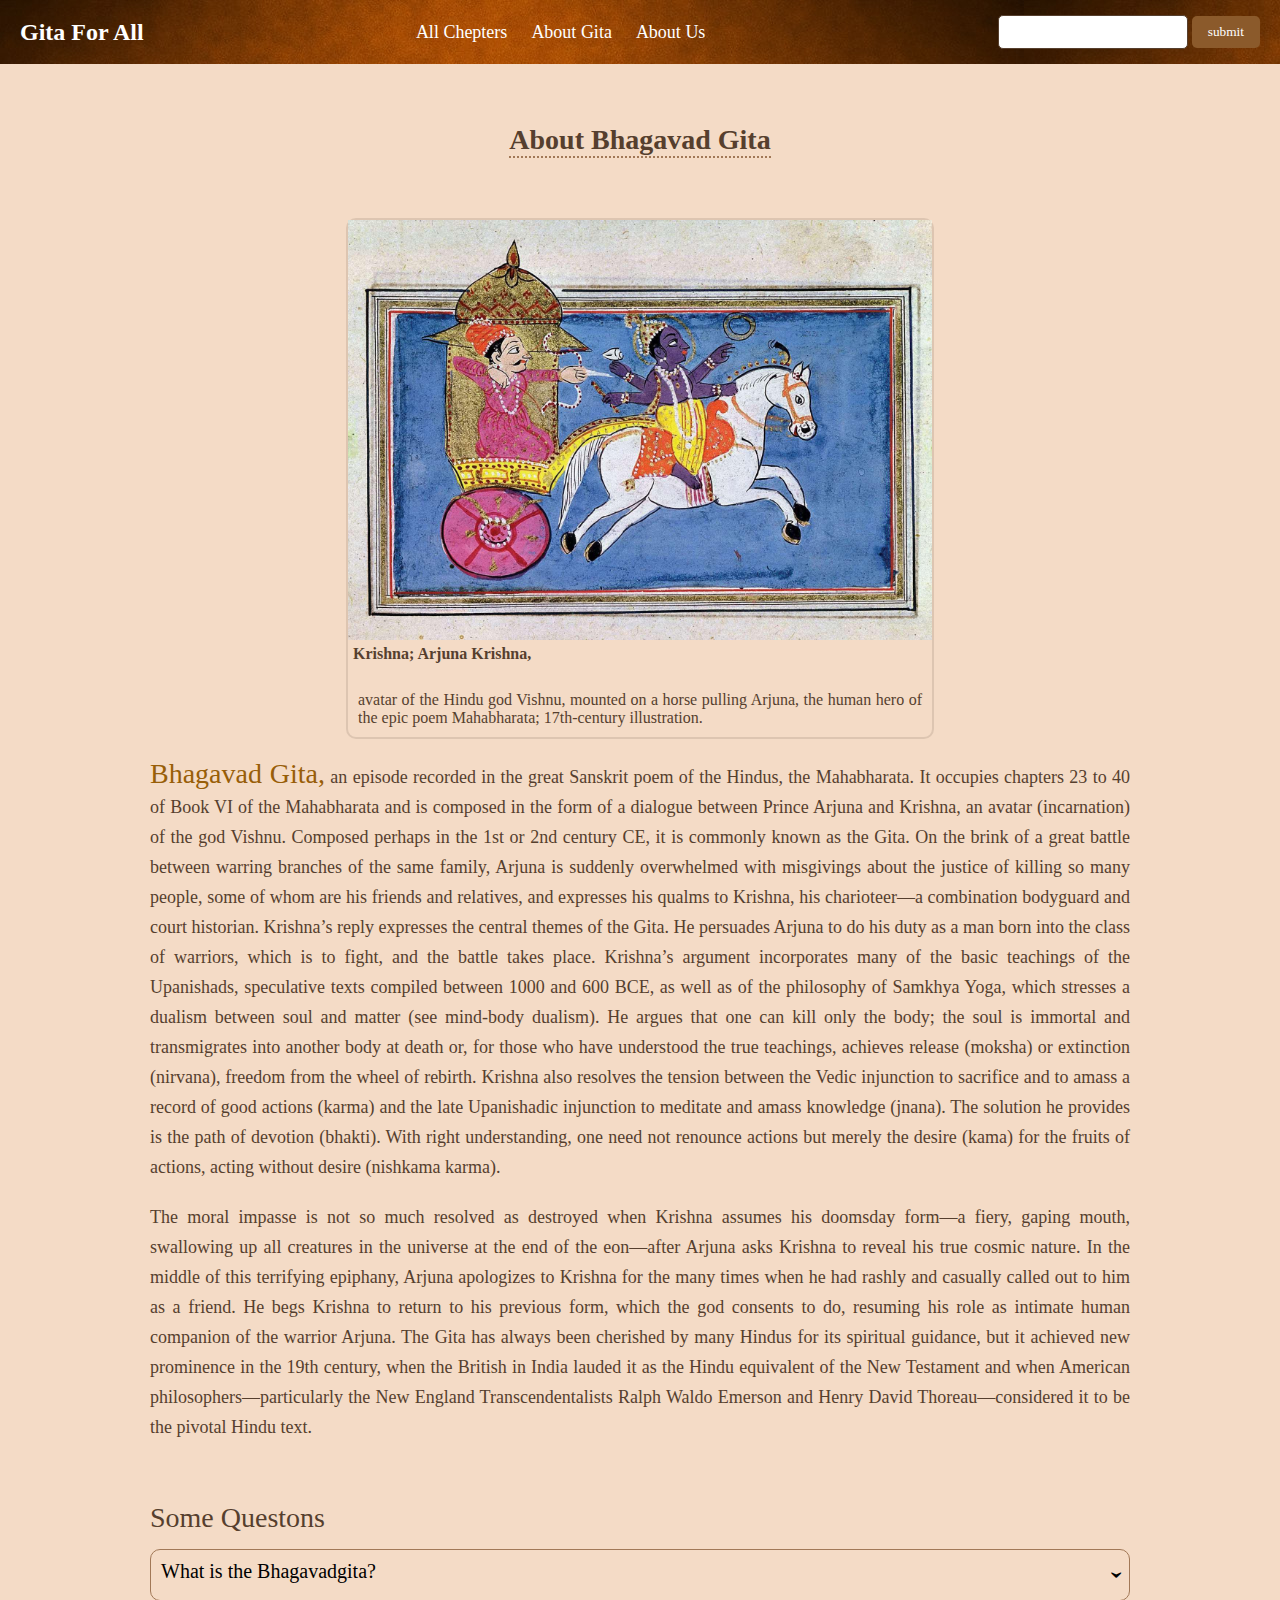
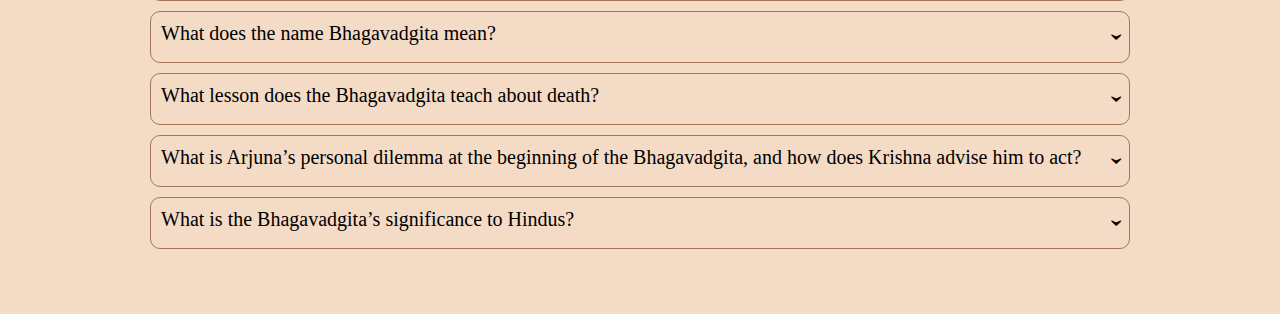
==== about.html @ 7754fa31 "Add files via upload" ====
<!DOCTYPE html>
<html lang="en">
  <head>
    <meta charset="UTF-8" />
    <meta name="viewport" content="width=device-width, initial-scale=1.0" />
    <link rel="stylesheet" href="style.css" />
    <link rel="stylesheet" href="style3.css" />

    <title>Gita for all</title>
  </head>
  <body>
    <div class="sticky">
      <div class="navbar">
        <a href="index.html" class="logo"> Gita For All </a>
        <div>
          <a href="#" class="abc">All Chepters</a>
          <a href="about.html" class="abc">About Gita</a>
          <a href="#" class="abc">About Us</a>
        </div>
        <div>
          <input type="text" />
          <button id="value" value="1" class="btn">submit</button>
        </div>
      </div>
    </div>
    <div class="sup">
      <div class="f1script">
        <p class="heading">About Bhagavad Gita</p>
        <div class="img">
          <img
            src="kr.jpg"
            alt="krishna"
            style="width: 100%; height: 80%"
            class="imgkr"
          />
          <figcaption>
            <h4 class="a">Krishna; Arjuna Krishna,</h4>
            <br /><span>
              <p class="nd2">
                avatar of the Hindu god Vishnu, mounted on a horse pulling
                Arjuna, the human hero of the epic poem Mahabharata;
                17th-century illustration.
              </p></span
            >
          </figcaption>
        </div>
        <article>
          <p class="st">
            <span class="size"> Bhagavad Gita,</span> an episode recorded in the
            great Sanskrit poem of the Hindus, the Mahabharata. It occupies
            chapters 23 to 40 of Book VI of the Mahabharata and is composed in
            the form of a dialogue between Prince Arjuna and Krishna, an avatar
            (incarnation) of the god Vishnu. Composed perhaps in the 1st or 2nd
            century CE, it is commonly known as the Gita. On the brink of a
            great battle between warring branches of the same family, Arjuna is
            suddenly overwhelmed with misgivings about the justice of killing so
            many people, some of whom are his friends and relatives, and
            expresses his qualms to Krishna, his charioteer—a combination
            bodyguard and court historian. Krishna’s reply expresses the central
            themes of the Gita. He persuades Arjuna to do his duty as a man born
            into the class of warriors, which is to fight, and the battle takes
            place. Krishna’s argument incorporates many of the basic teachings
            of the Upanishads, speculative texts compiled between 1000 and 600
            BCE, as well as of the philosophy of Samkhya Yoga, which stresses a
            dualism between soul and matter (see mind-body dualism). He argues
            that one can kill only the body; the soul is immortal and
            transmigrates into another body at death or, for those who have
            understood the true teachings, achieves release (moksha) or
            extinction (nirvana), freedom from the wheel of rebirth. Krishna
            also resolves the tension between the Vedic injunction to sacrifice
            and to amass a record of good actions (karma) and the late
            Upanishadic injunction to meditate and amass knowledge (jnana). The
            solution he provides is the path of devotion (bhakti). With right
            understanding, one need not renounce actions but merely the desire
            (kama) for the fruits of actions, acting without desire (nishkama
            karma).
          </p>
        </article>
        <p class="st">
          The moral impasse is not so much resolved as destroyed when Krishna
          assumes his doomsday form—a fiery, gaping mouth, swallowing up all
          creatures in the universe at the end of the eon—after Arjuna asks
          Krishna to reveal his true cosmic nature. In the middle of this
          terrifying epiphany, Arjuna apologizes to Krishna for the many times
          when he had rashly and casually called out to him as a friend. He begs
          Krishna to return to his previous form, which the god consents to do,
          resuming his role as intimate human companion of the warrior Arjuna.
          The Gita has always been cherished by many Hindus for its spiritual
          guidance, but it achieved new prominence in the 19th century, when the
          British in India lauded it as the Hindu equivalent of the New
          Testament and when American philosophers—particularly the New England
          Transcendentalists Ralph Waldo Emerson and Henry David
          Thoreau—considered it to be the pivotal Hindu text.
        </p>
        <div class="cont">
          <div class="he"><p>Some Questons</p></div>
          <button class="exp">What is the Bhagavadgita?</button>
          <div class="qn">
            <p>
              The Bhagavadgita is an episode recorded in the Mahabharata, a
              Sanskrit epic poem of ancient India. It is an influential
              religious text in Hinduism that takes the form of a dialogue
              between Prince Arjuna and Krishna, an avatar of the Hindu deity
              Vishnu. It was likely composed in the 1st or 2nd century CE. It is
              commonly referred to as the Gita.
            </p>
          </div>

          <button class="exp">What does the name Bhagavadgita mean?</button>
          <div class="qn">
            <p>
              The name Bhagavadgita comes from the Sanskrit for “Song of God.”
            </p>
          </div>
          <button class="exp">
            What lesson does the Bhagavadgita teach about death?
          </button>
          <div class="qn">
            <p>
              In the Bhagavadgita, Krishna teaches that one can kill only the
              body; the soul is immortal. At death, the soul is reborn in
              another body, or, for those who have fully grasped the true
              teachings, it achieves release (moksha) or extinction
              (nirvana)—that is, freedom from the wheel of rebirth.
            </p>
          </div>
          <button class="exp">
            What is Arjuna’s personal dilemma at the beginning of the
            Bhagavadgita, and how does Krishna advise him to act?
          </button>
          <div class="qn">
            <p>
              On the brink of a great battle, Arjuna is overwhelmed with
              misgivings and expresses his qualms to Krishna, his charioteer—a
              combination bodyguard and court historian. Krishna persuades
              Arjuna to do his duty as a man born into the class of warriors,
              which is to fight. Arjuna’s dilemma thus draws a response from
              Krishna that expands to become an expression of the central themes
              of the Bhagavadgita.
            </p>
          </div>
          <button class="exp">
            What is the Bhagavadgita’s significance to Hindus?
          </button>
          <div class="qn">
            <p>
              The Bhagavadgita has always been cherished by many Hindus for its
              spiritual guidance.
            </p>
          </div>
        </div>
      </div>
    </div>
    <script src="script.js"></script>
    <script src="script1.js"></script>
    <script>
      var coll = document.getElementsByClassName("exp");
      var i;

      for (i = 0; i < coll.length; i++) {
        coll[i].addEventListener("click", function () {
          this.classList.toggle("active");
          var content = this.nextElementSibling;
          if (content.style.maxHeight) {
            content.style.maxHeight = null;
          } else {
            content.style.maxHeight = content.scrollHeight + "px";
          }
        });
      }
    </script>
  </body>
</html>
---- style.css ----
* {
  margin: 0;
  padding: 0;
  box-sizing: border-box;
  font-family: Cambria, Cochin, Georgia, Times, "Times New Roman", serif;
}

body {
  /* background-color: #f6eee7; */
  background-color: #f4dbc6;
  color: #563f2e;
}

.sticky {
  position: sticky;
  top: 0;
  z-index: 1;
}
.navbar {
  background: url("nav.jpg");
  color: #fff;
  padding: 15px 20px;

  display: flex;
  justify-content: space-between;
  align-items: center;
}

.logo {
  text-decoration: none;
  color: #fff;
  font-weight: bold;
  font-size: 24px;
}

.nav-links {
  display: flex;
}

.abc {
  margin-right: 20px;
  color: #fff;
  text-decoration: none;
  font-size: 18px;
}
.abc1 {
  color: #fff;
  text-decoration: none;
  font-size: 15px;
}

.displaypic {
  position: relative;
  display: flex;
  flex-wrap: wrap;
  justify-content: center;
  align-items: center;
  width: 100%;
  padding: 20px 0 20px 0;
  height: auto;
}

.img-top {
  border-radius: 20px;
  opacity: 0.8;
}
.text {
  color: white;
  font-size: 80px;
  padding: 16px 32px;
}
.cover {
  position: absolute;
  opacity: 0.9;
}
.img-top:hover {
  opacity: 0.3;
  transition: 0.4s ease;
}

.main {
  display: flex;
  flex-wrap: wrap;
  justify-content: center;
  align-items: center;
  padding: 20px;
}

.chepters {
  /* background-color: #f4dbc6; Light brown */
  /* background-color: #f6eee7; */
  /* border: 2px solid #8b5a2b;  */
  background: url("book2.jpg");
  background-repeat: no-repeat;
  background-position: center;
  background-size: cover;
  border-radius: 10px;
  margin: 10px;
  padding: 20px;
  width: 45%;
  height: 250px;
  display: flex;
  flex-direction: column;
  gap: 10px;
  justify-content: right;
  font-size: 15px;
  font-weight: bold;
}

.sloka1 {
  display: -webkit-box;
  -webkit-box-orient: vertical;
  overflow: hidden;
  -webkit-line-clamp: 4;
  max-height: calc(1.2em * 4);
  text-overflow: ellipsis;
  white-space: normal;
}

input[type="text"] {
  padding: 8px 12px;
  border-radius: 5px;
  border: 1px solid #563f2e;
}

input[type="text"]::placeholder {
  color: #563f2e;
}

input[type="text"]:focus {
  outline: none;
  border-color: #8b5a2b;
}

input[type="text"]:focus::placeholder {
  color: transparent;
}

.btn {
  padding: 8px 16px;
  background-color: #8b5a2b;
  color: #fff;
  border: none;
  border-radius: 5px;
  align-items: center;
  cursor: pointer;
}

.btn:hover {
  background-color: #563f2e;
}

@media only screen and (max-width: 768px) {
  .navbar {
    padding: 10px 15px;
  }

  .logo {
    font-size: 20px;
  }

  .nav-links {
    display: none;
  }

  .abc {
    display: none;
  }

  /* .abc1 {
    display: none;
  } */

  .main {
    padding: 10px;
  }

  .chepters {
    width: 100%;
    padding: 10px;
    height: auto;
  }

  .sloka1 {
    -webkit-line-clamp: 2;
    max-height: calc(1.2em * 2);
  }

  .btn {
    padding: 6px 12px;
    font-size: 14px;
  }

  .btn-container {
    display: flex;
    justify-content: center;
    align-items: center;
  }
  .img-top {
    width: 90%;
    height: auto;
    object-fit: cover;
  }
}

@media only screen and (max-width: 480px) {
  .logo {
    font-size: 18px;
  }

  .text {
    font-size: 40px;
    padding: 8px 16px;
  }

  .chepters {
    padding: 10px;
    font-size: 12px;
  }

  input[type="text"] {
    padding: 6px 10px;
  }

  .btn {
    padding: 6px 12px;
    font-size: 14px;
  }
  /* button {
    padding: 4px 8px;
    font-size: 12px;
  } */
}
---- style3.css ----
.f1script {
  display: flex;
  flex-direction: column;
  width: 85%;
  justify-content: center;
  align-items: center;
  gap: 20px;
  text-align: justify;
  padding: 20px 20px;
  background-repeat: no-repeat;
  background-position: center;
  background-size: cover;
}

.sup {
  display: flex;
  justify-content: center;
  align-items: center !important;
  padding: 40px 40px;
}

.img {
  display: flex;
  flex-direction: column;
  justify-content: center;
  align-items: center;
  width: 60%;
  /* max-width: 700px; */
  gap: 5px;
  border-radius: 10px;
  border: 2px solid #ddc5b1;
}

.nd2 {
  padding: 10px 10px;
}

.a {
  padding-left: 5px;
}

.size {
  font-size: 28px;
  color: rgb(152, 94, 8);
}

.st {
  font-size: 18px;
  line-height: 30px;
}

.exp {
  cursor: pointer;
  padding: 10px;
  width: auto;
  border: 1px solid #a17857;
  text-align: left;
  align-items: center;
  outline: none;
  font-size: 20px;
  background-color: transparent !important;
  border-radius: 10px;
}

.exp.active:after {
  content: "\2039";
  rotate: calc(90deg);
  transition: max-height 0.2s ease-out;
}

.exp:after {
  content: "\2039";
  rotate: calc(270deg);
  font-weight: bold;
  font-size: 26px;
  float: right;
  margin-left: 5px;
  text-align: center;
  align-items: center;
}

.qn {
  padding: 0 22px;
  max-height: 0;
  overflow: hidden;
  transition: max-height 0.2s ease-out;
}

.cont {
  display: flex;
  flex-direction: column;
  gap: 5px;
}

.he {
  margin-top: 40px;
  margin-bottom: 10px;
  font-size: 28px;
}

.heading {
  font-size: 28px;
  font-weight: bold;
  margin-bottom: 40px;
  border-bottom: 2px dotted #a17857;
}

/* Media Queries for Responsive Design */

@media only screen and (max-width: 1000px) {
  .sup {
    padding: 20px 20px;
  }
  .f1script {
    width: 100%;
    padding: 10px;
  }
  .img {
    width: 90%;
  }

  .size {
    font-size: 24px;
  }

  .st {
    font-size: 16px;
  }

  .exp {
    font-size: 16px;
  }
}

@media only screen and (max-width: 480px) {
  .exp {
    font-size: 14px;
  }
  .img {
    width: 100%;
  }
  .heading {
    font-size: 24px;
  }
  .he {
    font-size: 24px;
    margin-top: 20px;
  }
}
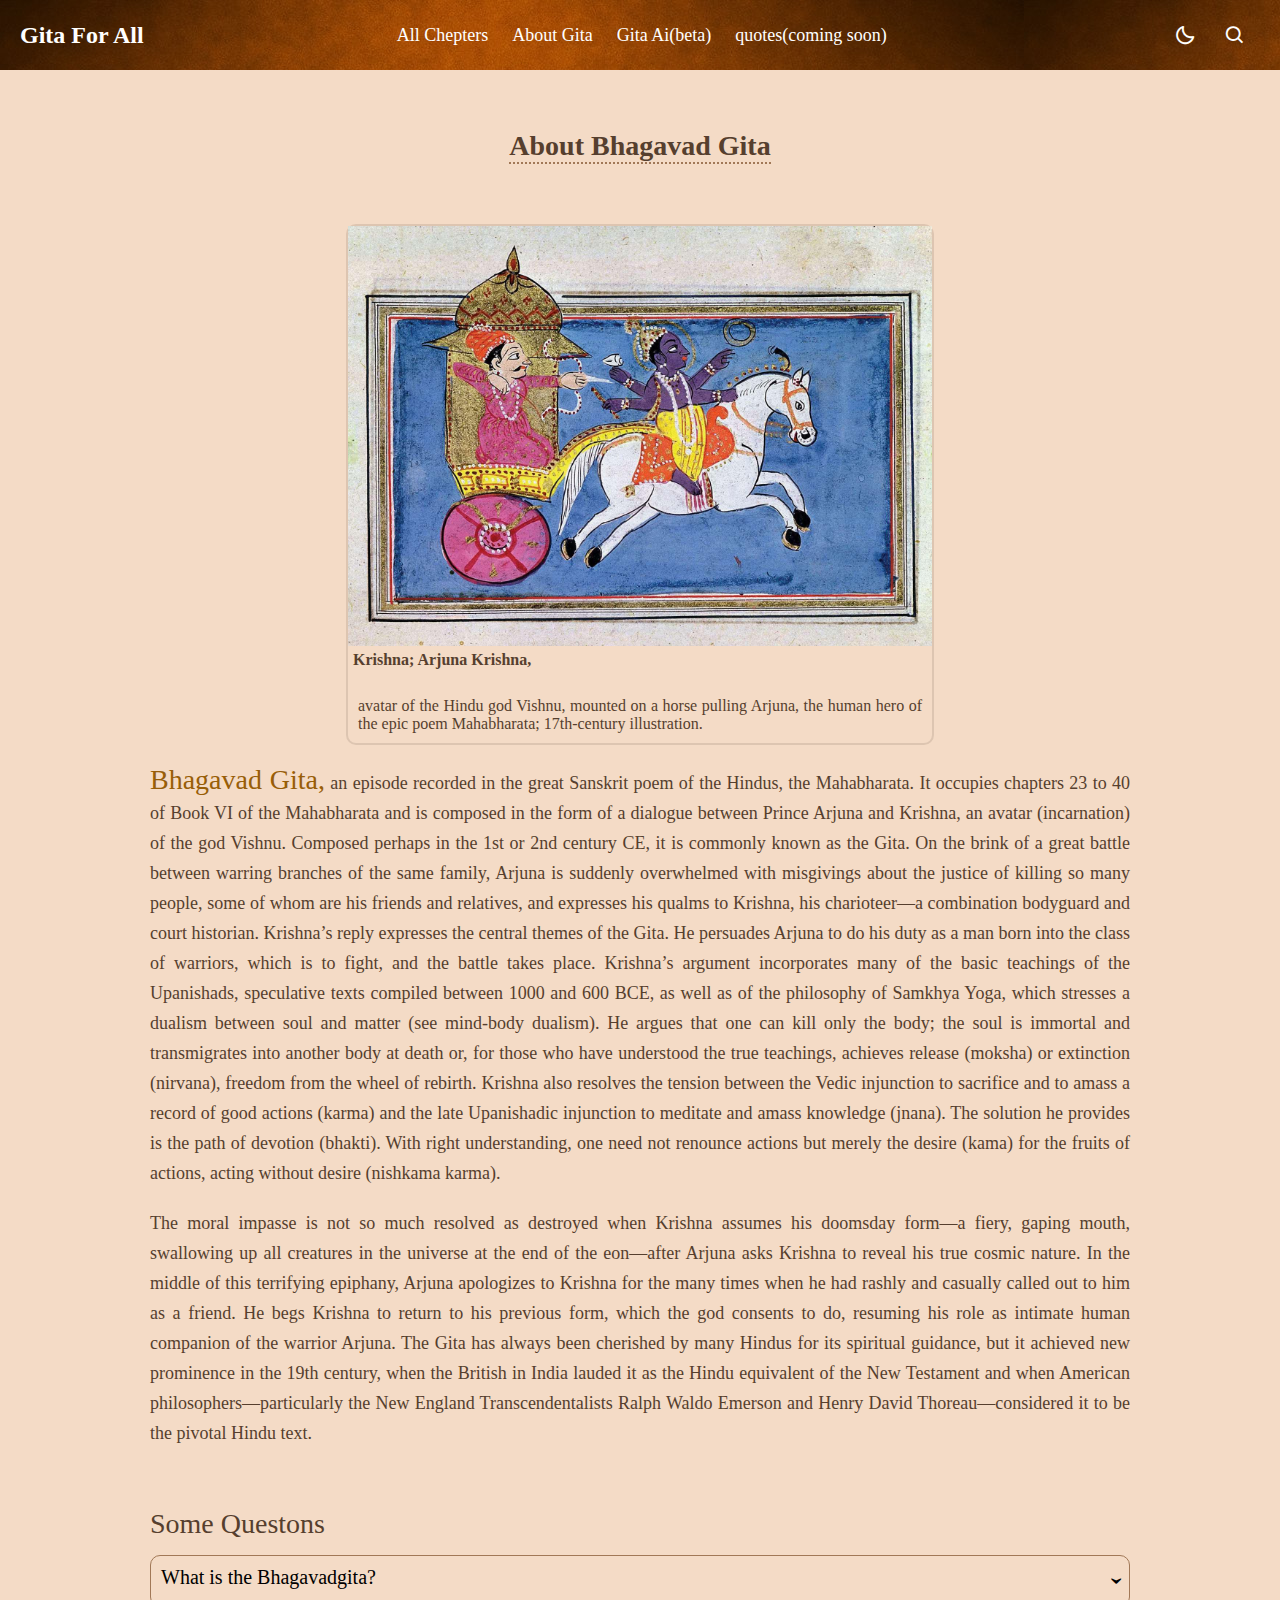
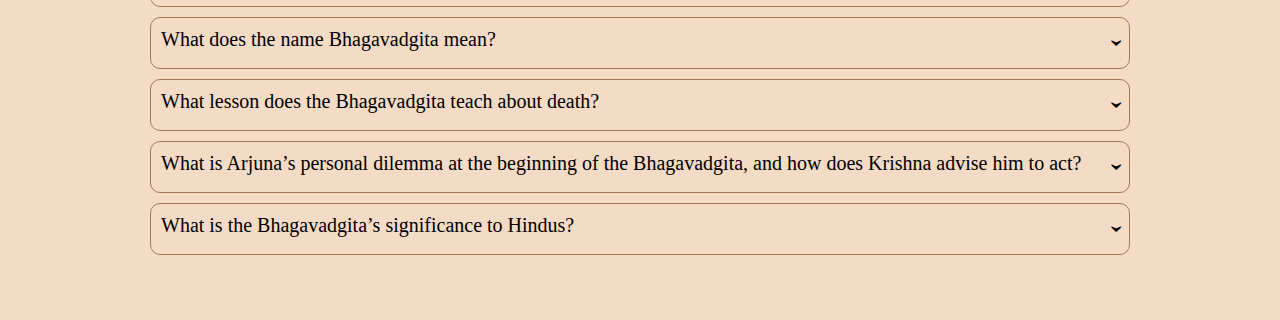
==== commit e00c731b: "Add files via upload" ====
--- a/about.html
+++ b/about.html
@@ -5,22 +5,60 @@
     <meta name="viewport" content="width=device-width, initial-scale=1.0" />
     <link rel="stylesheet" href="style.css" />
     <link rel="stylesheet" href="style3.css" />
+    <link
+      href="https://unpkg.com/boxicons@2.1.1/css/boxicons.min.css"
+      rel="stylesheet"
+    />
 
     <title>Gita for all</title>
   </head>
   <body>
     <div class="sticky">
       <div class="navbar">
+        <div id="mySidenav" class="sidenav">
+          <a href="javascript:void(0)" class="closebtn" onclick="closeNav()"
+            >&times;</a
+          >
+          <a href="index.html" class="logo1"> Gita For All </a>
+          <a href="main.html" class="abc">All Chepters</a>
+          <a href="about.html" class="abc">About Gita</a>
+          <a href="gitaai.html" class="abc">Gita Ai(beta)</a>
+          <a href="#" class="abc">quotes(coming soon)</a>
+        </div>
+        <span
+          style="font-size: 26px; cursor: pointer"
+          onclick="openNav()"
+          class="sbutton"
+          >&#9776;
+        </span>
         <a href="index.html" class="logo"> Gita For All </a>
         <div>
-          <a href="#" class="abc">All Chepters</a>
+          <a href="main.html" class="abc">All Chepters</a>
           <a href="about.html" class="abc">About Gita</a>
-          <a href="#" class="abc">About Us</a>
-        </div>
-        <div>
-          <input type="text" />
-          <button id="value" value="1" class="btn">submit</button>
-        </div>
+          <a href="gitaai.html" class="abc">Gita Ai(beta)</a>
+          <a href="#" class="abc">quotes(coming soon)</a>
+        </div>
+
+        <!-- d -->
+        <div class="darkLight-searchBox">
+          <div class="dark-light">
+            <i class="bx bx-moon moon"></i>
+            <i class="bx bx-sun sun"></i>
+          </div>
+
+          <div class="searchBox">
+            <div class="searchToggle">
+              <i class="bx bx-x cancel"></i>
+              <i class="bx bx-search search"></i>
+            </div>
+
+            <div class="search-field">
+              <input type="text" placeholder="Search..." />
+              <i class="bx bx-search"></i>
+            </div>
+          </div>
+        </div>
+        <!-- d -->
       </div>
     </div>
     <div class="sup">
@@ -151,6 +189,7 @@
         </div>
       </div>
     </div>
+    <script src="script3.js"></script>
     <script src="script.js"></script>
     <script src="script1.js"></script>
     <script>
--- a/style.css
+++ b/style.css
@@ -13,7 +13,7 @@
 
 .sticky {
   position: sticky;
-  top: 0;
+  top: 0px;
   z-index: 1;
 }
 .navbar {
@@ -23,6 +23,7 @@
 
   display: flex;
   justify-content: space-between;
+  /* gap: 20px; */
   align-items: center;
 }
 
@@ -117,7 +118,7 @@
   white-space: normal;
 }
 
-input[type="text"] {
+/* input[type="text"] {
   padding: 8px 12px;
   border-radius: 5px;
   border: 1px solid #563f2e;
@@ -134,8 +135,174 @@
 
 input[type="text"]:focus::placeholder {
   color: transparent;
-}
-
+} */
+
+.sbutton {
+  display: none;
+  position: relative;
+}
+
+.sidenav {
+  height: 100%;
+  width: 0;
+  position: fixed;
+  z-index: 2;
+  top: 0;
+  left: 0;
+  background: url("book2.jpg");
+  background-repeat: no-repeat;
+  background-position: center;
+  background-size: cover;
+
+  overflow-x: hidden;
+  transition: 0.5s;
+  padding-top: 60px;
+}
+
+.sidenav a {
+  padding: 8px 8px 8px 32px;
+  text-decoration: none;
+  font-size: 25px;
+  color: #563f2e;
+  display: block;
+  transition: 0.3s;
+}
+.sidenav .logo1 {
+  text-decoration: none;
+  /* color: #fff; */
+  font-weight: bold;
+  font-size: 24px;
+  margin-bottom: 40px;
+}
+
+.sidenav a:hover {
+  color: #f1f1f1;
+}
+
+.sidenav .closebtn {
+  position: absolute;
+  top: 0;
+  right: 25px;
+  font-size: 36px;
+  margin-left: 50px;
+}
+
+.darkLight-searchBox {
+  display: flex;
+  flex-direction: row;
+  align-items: center;
+}
+
+.darkLight-searchBox .dark-light,
+.darkLight-searchBox .searchToggle {
+  height: 40px;
+  width: 40px;
+  display: flex;
+  flex-direction: row;
+  align-items: center;
+  justify-content: center;
+  margin: 0 5px;
+}
+.dark-light i,
+.searchToggle i {
+  position: absolute;
+  /* color: var(--text-color); */
+  font-size: 22px;
+  cursor: pointer;
+  transition: all 0.3s ease;
+}
+
+.dark-light i.sun {
+  opacity: 0;
+  pointer-events: none;
+}
+
+.dark-light.active i.sun {
+  opacity: 1;
+  pointer-events: auto;
+}
+
+.dark-light.active i.moon {
+  opacity: 0;
+  pointer-events: none;
+}
+
+.searchToggle i.cancel {
+  opacity: 0;
+  pointer-events: none;
+}
+
+.searchToggle.active i.cancel {
+  opacity: 1;
+  pointer-events: auto;
+}
+
+.searchToggle.active i.search {
+  opacity: 0;
+  pointer-events: none;
+}
+
+.searchBox {
+  position: relative;
+}
+
+.searchBox .search-field {
+  position: absolute;
+  bottom: -85px;
+  right: 5px;
+  height: 50px;
+  width: 300px;
+  display: flex;
+  align-items: center;
+  background-color: #8b452b;
+  padding: 3px;
+  border-radius: 6px;
+  box-shadow: 0 5px 5px rgba(0, 0, 0, 0.1);
+  opacity: 0;
+  pointer-events: none;
+  transition: all 0.3s ease;
+}
+
+.searchToggle.active ~ .search-field {
+  bottom: -74px;
+  opacity: 1;
+  pointer-events: auto;
+}
+
+.search-field::before {
+  content: "";
+  position: absolute;
+  right: 14px;
+  top: -4px;
+  height: 12px;
+  width: 12px;
+  background-color: #915a26;
+  transform: rotate(-45deg);
+  z-index: -1;
+}
+
+.search-field input {
+  height: 100%;
+  width: 100%;
+  padding: 0 45px 0 15px;
+  outline: none;
+  border: none;
+  border-radius: 4px;
+  font-size: 14px;
+  font-weight: 400;
+  color: #8b5a2b;
+  background-color: bisque;
+}
+.search-field input ::placeholder {
+  color: #8b452b;
+}
+.search-field i {
+  position: absolute;
+  color: #8b452b;
+  right: 15px;
+  font-size: 22px;
+  cursor: pointer;
+}
 .btn {
   padding: 8px 16px;
   background-color: #8b5a2b;
@@ -201,6 +368,9 @@
     height: auto;
     object-fit: cover;
   }
+  .sbutton {
+    display: block !important;
+  }
 }
 
 @media only screen and (max-width: 480px) {
@@ -225,6 +395,12 @@
   .btn {
     padding: 6px 12px;
     font-size: 14px;
+  }
+  .sidenav {
+    padding-top: 15px;
+  }
+  .sidenav a {
+    font-size: 18px;
   }
   /* button {
     padding: 4px 8px;
--- a/style3.css
+++ b/style3.css
@@ -105,6 +105,20 @@
   border-bottom: 2px dotted #a17857;
 }
 
+/* another html property css */
+.ai {
+  display: flex;
+  justify-content: center;
+  align-items: center;
+}
+.res {
+  /* position: absolute; */
+  border: none !important;
+  width: 70%;
+  height: 700px;
+}
+/* upto */
+
 /* Media Queries for Responsive Design */
 
 @media only screen and (max-width: 1000px) {
@@ -146,4 +160,11 @@
     font-size: 24px;
     margin-top: 20px;
   }
+  .f1script {
+    padding: 8px;
+  }
+  .res {
+    width: 100%;
+    height: 740px;
+  }
 }
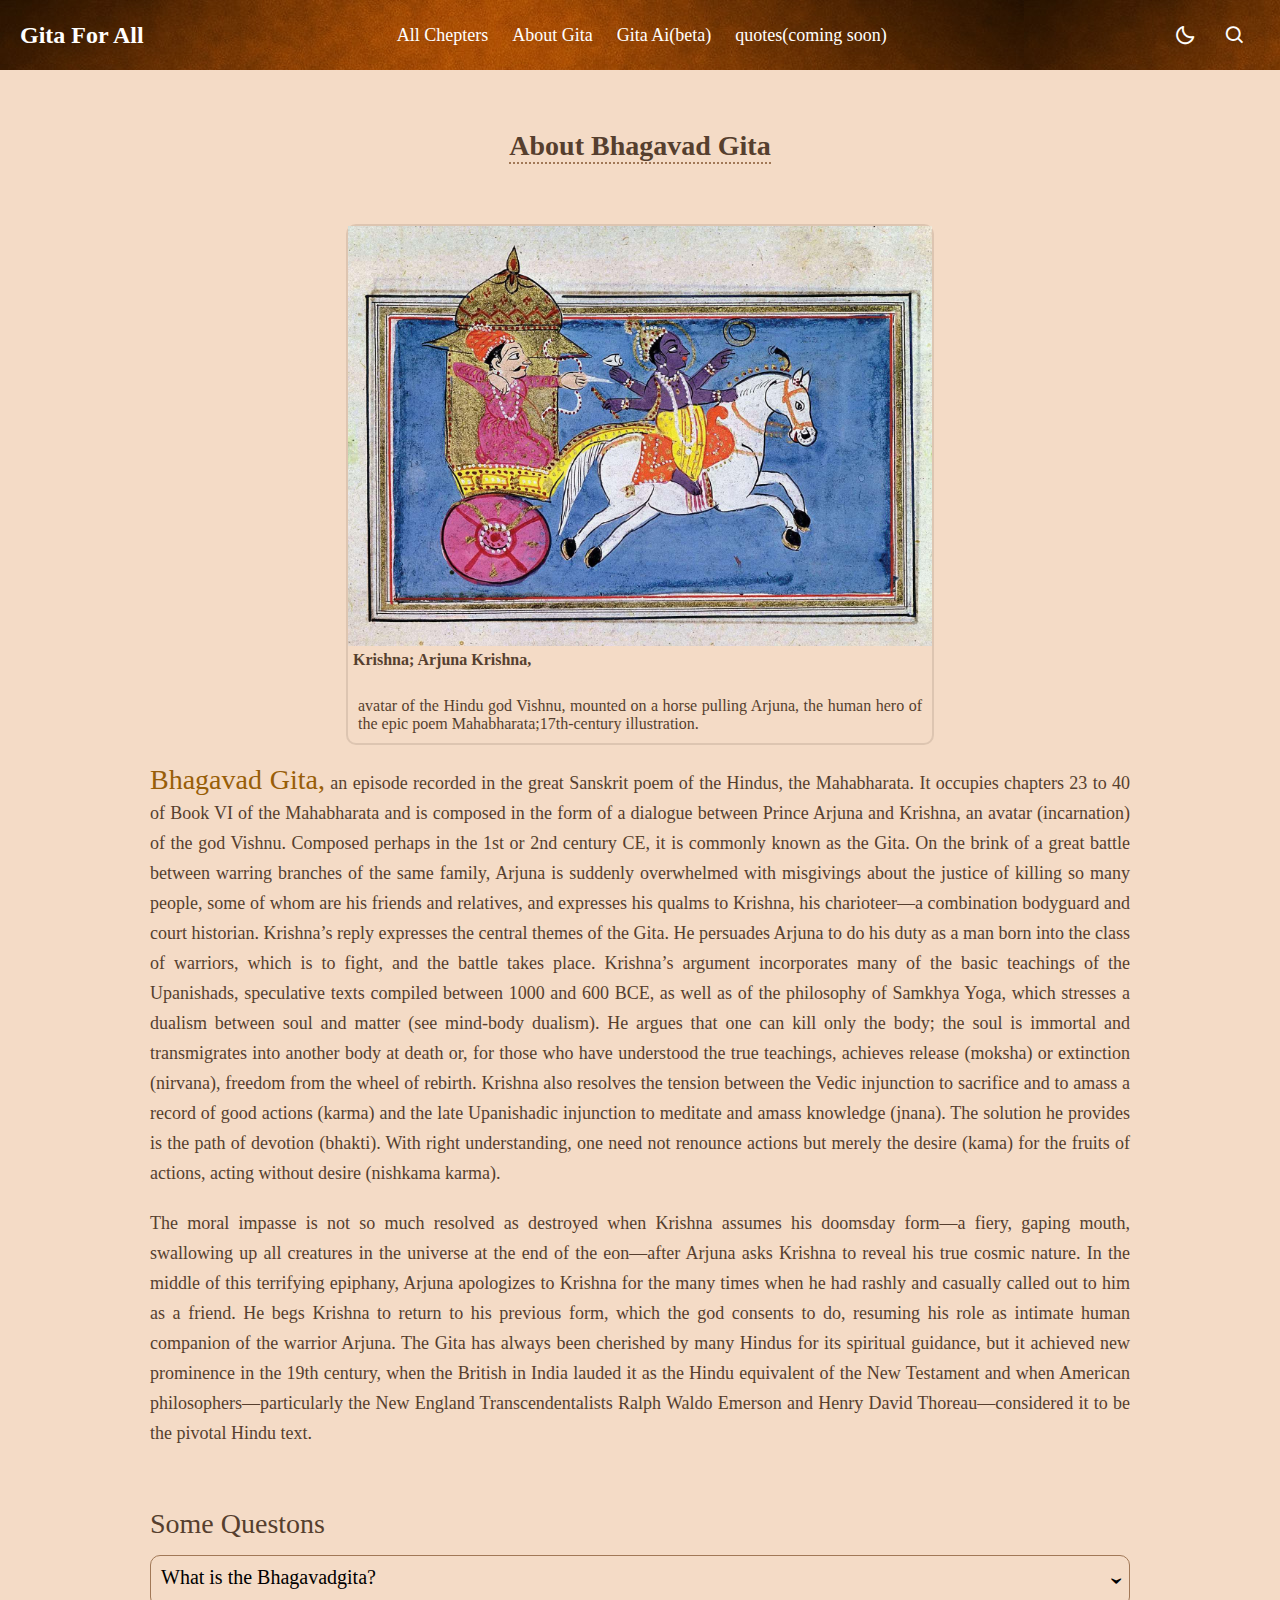
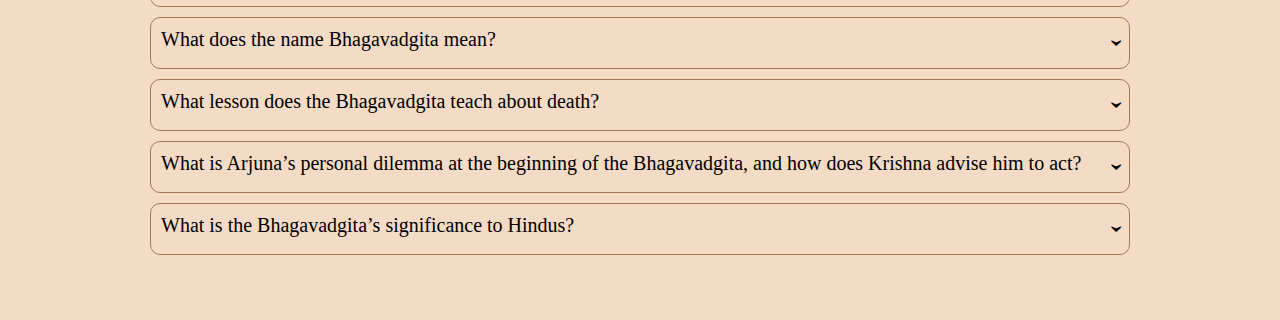
==== commit cf37948f: "Add files via upload" ====
--- a/about.html
+++ b/about.html
@@ -76,8 +76,8 @@
             <br /><span>
               <p class="nd2">
                 avatar of the Hindu god Vishnu, mounted on a horse pulling
-                Arjuna, the human hero of the epic poem Mahabharata;
-                17th-century illustration.
+                Arjuna, the human hero of the epic poem Mahabharata;17th-century
+                illustration.
               </p></span
             >
           </figcaption>
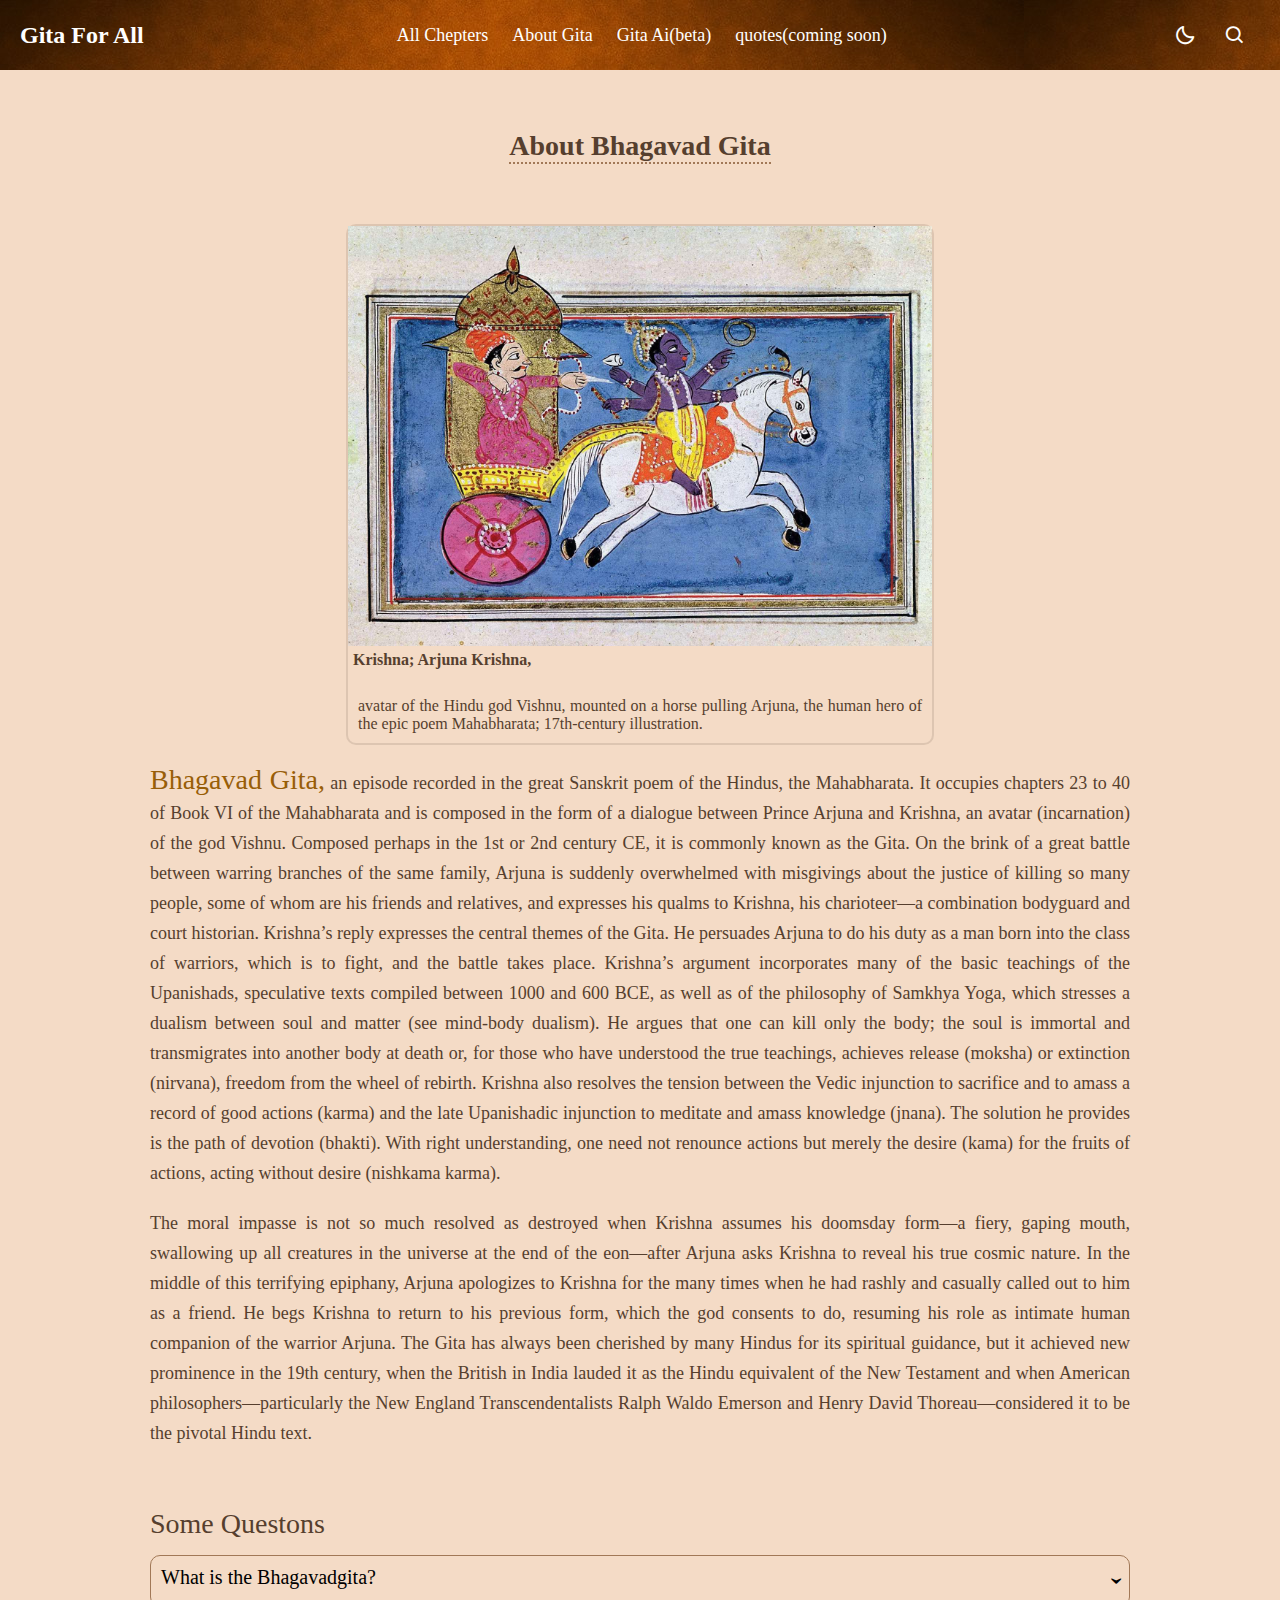
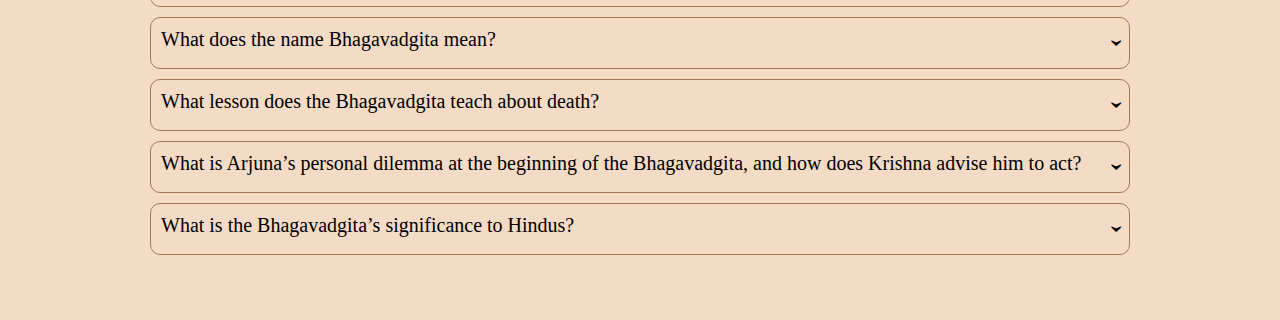
==== commit 45c04dd5: "Add files via upload" ====
--- a/about.html
+++ b/about.html
@@ -76,8 +76,8 @@
             <br /><span>
               <p class="nd2">
                 avatar of the Hindu god Vishnu, mounted on a horse pulling
-                Arjuna, the human hero of the epic poem Mahabharata;17th-century
-                illustration.
+                Arjuna, the human hero of the epic poem Mahabharata;
+                17th-century illustration.
               </p></span
             >
           </figcaption>
@@ -190,7 +190,7 @@
       </div>
     </div>
     <script src="script3.js"></script>
-    <script src="script.js"></script>
+    <!-- <script src="script.js"></script> -->
     <script src="script1.js"></script>
     <script>
       var coll = document.getElementsByClassName("exp");
--- a/style.css
+++ b/style.css
@@ -43,6 +43,9 @@
   color: #fff;
   text-decoration: none;
   font-size: 18px;
+  border: none;
+  background: transparent;
+  cursor: pointer;
 }
 .abc1 {
   color: #fff;
